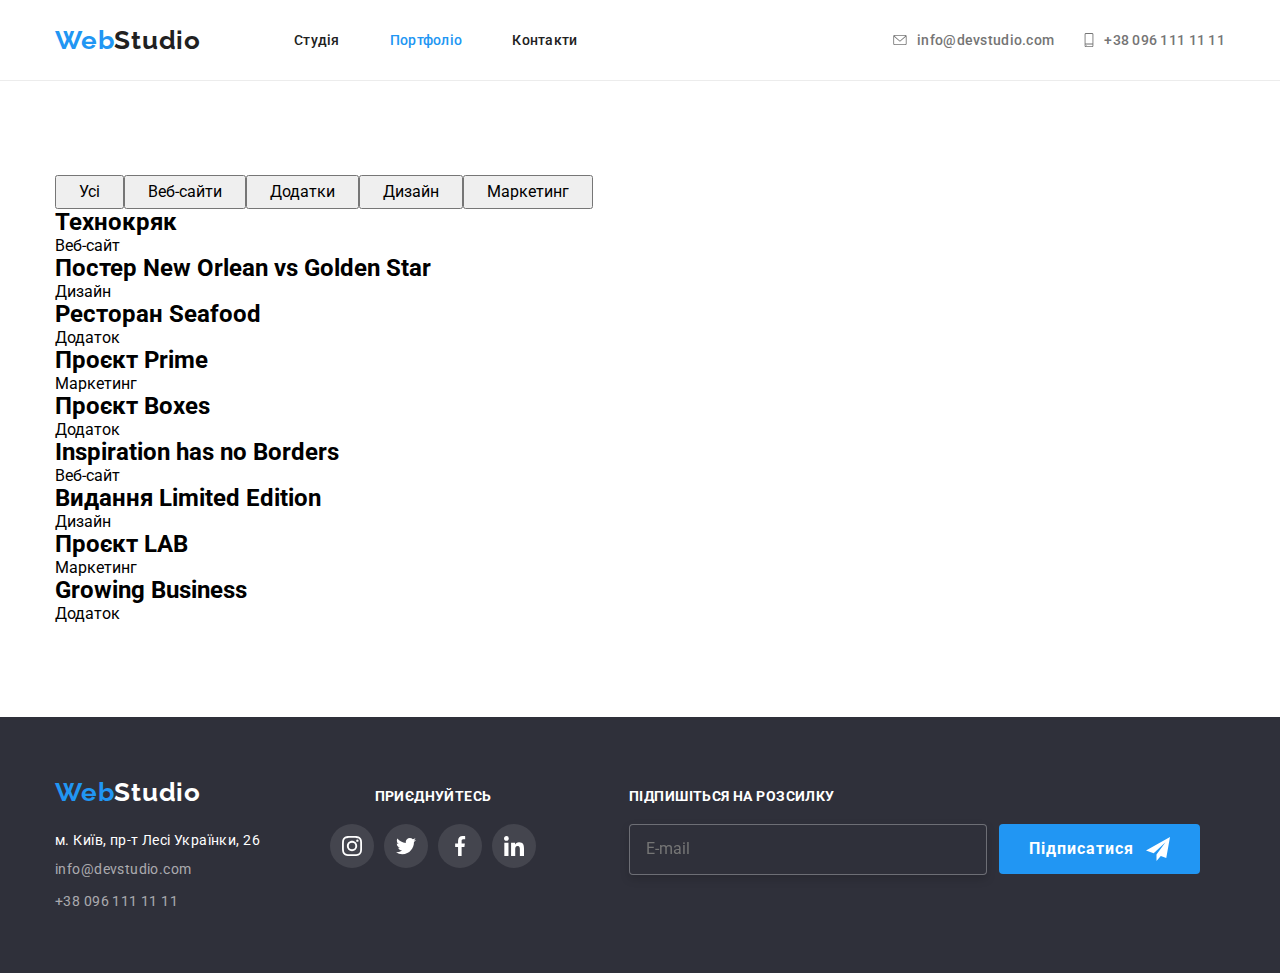
==== portfolio.html @ 815269f8 "add 1 section and footer" ====
<!DOCTYPE html>
<html lang="uk">
  <head>
    <meta charset="UTF-8" />
    <meta http-equiv="X-UA-Compatible" content="IE=edge" />
    <meta name="viewport" content="width=device-width, initial-scale=1.0" />
    <title>WebStudio</title>
    <link rel="preconnect" href="https://fonts.googleapis.com" />
    <link rel="preconnect" href="https://fonts.gstatic.com" crossorigin />
    <link
      href="https://fonts.googleapis.com/css2?family=Raleway:wght@700&family=Roboto:wght@400;500;700;900&display=swap"
      rel="stylesheet"
    />
    <link
      rel="stylesheet"
      href="https://cdn.jsdelivr.net/npm/modern-normalize@1.1.0/modern-normalize.min.css"
    />
    <link rel="stylesheet" href="./css/main.min.css" />
  </head>
  <body>
    <!-- HEADER -->
    <header class="page-header">
      <div class="container page-header-container">
        <nav class="navigation">
          <a href="./index.html" class="logo link">Web<span class="logo-right">Studio</span></a>

          <ul class="menu list">
            <li class="menu-item">
              <a href="./index.html" class="menu-link link">Студія</a>
            </li>
            <li class="menu-item">
              <a href="./portfolio.html" class="menu-link link current">Портфоліо</a>
            </li>
            <li class="menu-item"><a href="#" class="menu-link link">Контакти</a></li>
          </ul>
        </nav>

        <button class="burger-btn">
          <svg class="burger-btn-icon" width="40" height="40">
            <use href="./images/sprite.svg#burger"></use>
          </svg>
        </button>

        <ul class="contact-list list">
          <li class="contact-list-item">
            <a class="contact-list-link link" href="mailto:info@devstudio.com">
              <svg class="contact-list-icon" width="14" height="10">
                <use href="./images/sprite.svg#icon-envelope"></use>
              </svg>
              info@devstudio.com
            </a>
          </li>
          <li class="contact-list-item">
            <a class="contact-list-link link" href="tel:+380961111111">
              <svg class="contact-list-icon" width="10" height="14">
                <use href="./images/sprite.svg#icon-smartphone"></use>
              </svg>
              +38 096 111 11 11
            </a>
          </li>
        </ul>
      </div>

      <!-- MOBILE MENU -->
      <!-- <div class="mobile-menu" data-menu>
        <div class="container">
          <button class="mobile-menu__close-btn" data-menu-close>
            <svg width="40" height="40">
              <use href="./images/sprite.svg#close"></use>
            </svg>
          </button>
          <ul class="mobile-menu-list">
            <li class="mobile-menu-list__item">
              <a class="mobile-menu-list__link" href="./index.html" class="menu-link">Студія</a>
            </li>
            <li class="mobile-menu-list__item">
              <a class="mobile-menu-list__link" href="./portfolio.html" class="menu-link"
                >Портфоліо</a
              >
            </li>
            <li class="mobile-menu-list__item">
              <a class="mobile-menu-list__link" href="#" class="menu-link">Контакти</a>
            </li>
          </ul>
          <ul class="mobile-contact-list">
            <li class="mobile-contact-list__item">
              <a class="mobile-contact-list__link" href="tel:+380961111111">+38 096 111 11 11</a>
            </li>
            <li class="mobile-contact-list__item">
              <a class="mobile-contact-list__link" href="mailto:info@devstudio.com"
                >info@devstudio.com</a
              >
            </li>
          </ul>
          <ul class="mobile-social-list">
            <li class="mobile-social-list__item">
              <a class="mobile-social-list__link" href="#">Instagram</a>
            </li>
            <li class="mobile-social-list__item">
              <a class="mobile-social-list__link" href="#">Twitter</a>
            </li>
            <li class="mobile-social-list__item">
              <a class="mobile-social-list__link" href="#">Facebook</a>
            </li>
            <li class="mobile-social-list__item">
              <a class="mobile-social-list__link" href="#">LinkedIn</a>
            </li>
          </ul>
        </div>
      </div> -->
    </header>

    <section class="portfolio section">
      <div class="container">
        <h1 hidden>Портфоліо</h1>
        <ul class="filter-list list">
          <li class="filter-item">
            <button class="filter-btn" type="button">Усі</button>
          </li>
          <li class="filter-item"><button class="filter-btn" type="button">Веб-сайти</button></li>
          <li class="filter-item"><button class="filter-btn" type="button">Додатки</button></li>
          <li class="filter-item"><button class="filter-btn" type="button">Дизайн</button></li>
          <li class="filter-item"><button class="filter-btn" type="button">Маркетинг</button></li>
        </ul>

        <ul class="portfolio-list list">
          <li class="portfolio-item">
            <img class="portfolio-image" src="" alt="" />
            <div class="portfolio-info">
              <h2 class="portfolio-title">Технокряк</h2>
              <p class="portfolio-filter">Веб-сайт</p>
            </div>
          </li>
          <li class="portfolio-item">
            <img class="portfolio-image" src="" alt="" />
            <div class="portfolio-info">
              <h2 class="portfolio-title">Постер New Orlean vs Golden Star</h2>
              <p class="portfolio-filter">Дизайн</p>
            </div>
          </li>
          <li class="portfolio-item">
            <img class="portfolio-image" src="" alt="" />
            <div class="portfolio-info">
              <h2 class="portfolio-title">Ресторан Seafood</h2>
              <p class="portfolio-filter">Додаток</p>
            </div>
          </li>
          <li class="portfolio-item">
            <img class="portfolio-image" src="" alt="" />
            <div class="portfolio-info">
              <h2 class="portfolio-title">Проєкт Prime</h2>
              <p class="portfolio-filter">Маркетинг</p>
            </div>
          </li>
          <li class="portfolio-item">
            <img class="portfolio-image" src="" alt="" />
            <div class="portfolio-info">
              <h2 class="portfolio-title">Проєкт Boxes</h2>
              <p class="portfolio-filter">Додаток</p>
            </div>
          </li>
          <li class="portfolio-item">
            <img class="portfolio-image" src="" alt="" />
            <div class="portfolio-info">
              <h2 class="portfolio-title">Inspiration has no Borders</h2>
              <p class="portfolio-filter">Веб-сайт</p>
            </div>
          </li>
          <li class="portfolio-item">
            <img class="portfolio-image" src="" alt="" />
            <div class="portfolio-info">
              <h2 class="portfolio-title">Видання Limited Edition</h2>
              <p class="portfolio-filter">Дизайн</p>
            </div>
          </li>
          <li class="portfolio-item">
            <img class="portfolio-image" src="" alt="" />
            <div class="portfolio-info">
              <h2 class="portfolio-title">Проєкт LAB</h2>
              <p class="portfolio-filter">Маркетинг</p>
            </div>
          </li>
          <li class="portfolio-item">
            <img class="portfolio-image" src="" alt="" />
            <div class="portfolio-info">
              <h2 class="portfolio-title">Growing Business</h2>
              <p class="portfolio-filter">Додаток</p>
            </div>
          </li>
        </ul>
      </div>
    </section>

    <!-- FOOTER -->
    <footer class="footer section">
      <div class="container footer-container">
        <address class="address-info">
          <div class="address-wrapper">
            <a href="./index.html" class="logo footer-logo link"
              >Web<span class="footer-logo-right">Studio</span>
            </a>
            <ul class="address-list list">
              <li class="address-item address-city">
                <a href="https://goo.gl/maps/gGg8n2LLqevtv5jR8" class="address-link link">
                  м. Київ, пр-т Лесі Українки, 26
                </a>
              </li>
              <li class="address-item">
                <a href="mailto:info@devstudio.com" class="address-link address-mail link"
                  >info@devstudio.com</a
                >
              </li>
              <li class="address-item">
                <a href="tel:+380961111111" class="address-link address-phone link"
                  >+38 096 111 11 11</a
                >
              </li>
            </ul>
          </div>

          <div class="social-wrapper">
            <b class="social-title">приєднуйтесь</b>
            <ul class="social-list list">
              <li class="social-item" aria-label="посилання на Instagram">
                <a href="#" class="social-link footer-social-link">
                  <svg class="footer-social-icon" width="20" height="20">
                    <use href="./images/sprite.svg#instagram"></use>
                  </svg>
                </a>
              </li>
              <li class="social-item" aria-label="посилання на Twitter">
                <a href="#" class="social-link footer-social-link">
                  <svg class="footer-social-icon" width="20" height="20">
                    <use href="./images/sprite.svg#twitter"></use>
                  </svg>
                </a>
              </li>
              <li class="social-item" aria-label="посилання на Facebook">
                <a href="#" class="social-link footer-social-link">
                  <svg class="footer-social-icon" width="20" height="20">
                    <use href="./images/sprite.svg#facebook"></use>
                  </svg>
                </a>
              </li>
              <li class="social-item" aria-label="посилання на LinkedIn">
                <a href="#" class="social-link footer-social-link">
                  <svg class="footer-social-icon" width="20" height="20">
                    <use href="./images/sprite.svg#linkedin"></use>
                  </svg>
                </a>
              </li>
            </ul>
          </div>
        </address>

        <form class="subscribe-form">
          <b class="subscribe-title">Підпишіться на розсилку</b>
          <div class="subscribe-wrapper">
            <label class="subscribe-label" for="">
              <input class="subscribe-field" type="email" placeholder="E-mail" />
            </label>
            <button type="submit" class="subscribe-button">
              Підписатися
              <svg class="subscribe-icon" width="24" height="24">
                <use href="./images/sprite.svg#icon-send"></use>
              </svg>
            </button>
          </div>
        </form>
      </div>
    </footer>
  </body>
</html>
---- css/main.min.css ----
*{box-sizing:border-box}:root{accent-color:#2196f3}body{font-family:"Roboto",sans-serif}h1,h2,h3,h4,p{margin-top:0;margin-bottom:0}img{display:block;width:100%;height:auto}.section{padding-top:60px;padding-bottom:60px}@media screen and (min-width: 1200px){.section{padding-top:94px;padding-bottom:94px}}.list{list-style:none;padding-left:0;margin-top:0;margin-bottom:0}.link{display:block;text-decoration:none}button{cursor:pointer}.container{padding-left:15px;padding-right:15px}@media screen and (min-width: 480px){.container{width:480px;margin-left:auto;margin-right:auto}}@media screen and (min-width: 768px){.container{width:768px}}@media screen and (min-width: 1200px){.container{width:1200px}}.page-header{padding-top:10px;padding-bottom:10px;border-bottom:1px solid #ececec}@media screen and (min-width: 768px){.page-header{padding-top:0;padding-bottom:0}}.page-header-container{display:flex;align-items:center}@media screen and (min-width: 768px){.navigation{display:flex;align-items:center}}.logo{font-family:"Raleway",sans-serif;font-weight:700;font-size:24px;line-height:1.1666666667;letter-spacing:.03em;color:#2196f3}@media screen and (min-width: 768px){.logo{margin-right:87px}}@media screen and (min-width: 1200px){.logo{font-size:26px;line-height:1.1923076923;margin-right:93px}}.logo-right{color:#212121}.menu{display:none}@media screen and (min-width: 768px){.menu{display:flex}}.menu-item:not(:last-child){margin-right:50px}.menu-link{font-family:"Roboto",sans-serif;font-weight:500;font-size:14px;line-height:1.1428571429;letter-spacing:.02em;color:#212121;display:block;padding-top:32px;padding-bottom:32px}.menu-link:hover,.menu-link:focus{color:#2196f3}.link.current{color:#2196f3}.burger-btn{background-color:rgba(0,0,0,0);border:none;padding:0;margin-left:auto}@media screen and (min-width: 768px){.burger-btn{display:none}}.burger-btn-icon{display:block}.contact-list{display:none}@media screen and (min-width: 768px){.contact-list{display:block;margin-left:auto}}@media screen and (min-width: 1200px){.contact-list{display:flex;align-items:center}}.contact-list-item:not(:last-child){margin-bottom:10px}@media screen and (min-width: 1200px){.contact-list-item:not(:last-child){margin-bottom:0;margin-right:30px}}.contact-list-link{font-family:"Roboto",sans-serif;font-weight:500;font-size:12px;line-height:1.1666666667;letter-spacing:.02em;color:#757575;display:flex;align-items:center}@media screen and (min-width: 1200px){.contact-list-link{font-size:14px;line-height:1.1428571429}}.contact-list-link:hover,.contact-list-link:focus{color:#2196f3}.contact-list-icon{margin-right:8px;fill:#757575}@media screen and (min-width: 1200px){.contact-list-icon{margin-right:10px}}.contact-list-link:hover .contact-list-icon,.contact-list-link:focus .contact-list-icon{fill:#2196f3}.hero{padding-top:118px;padding-bottom:118px;background-color:#212121;background-image:linear-gradient(rgba(47, 48, 58, 0.4), rgba(47, 48, 58, 0.4)),url("../images/hero/hero-overlay-mobile.jpg");background-repeat:no-repeat;background-size:cover}@media screen and (min-width: 768px){.hero{background-image:linear-gradient(rgba(47, 48, 58, 0.4), rgba(47, 48, 58, 0.4)),url("../images/hero/hero-overlay-tablet.jpg")}}@media screen and (min-width: 1200px){.hero{padding-top:200px;padding-bottom:200px;background-image:linear-gradient(rgba(47, 48, 58, 0.4), rgba(47, 48, 58, 0.4)),url("../images/hero/hero-overlay-desktop.jpg")}}.hero-container{display:flex;flex-direction:column;align-items:center}.hero-title{font-family:"Roboto",sans-serif;font-weight:900;font-size:26px;line-height:1.6153846154;text-align:center;letter-spacing:.06em;text-transform:uppercase;color:#fff;max-width:360px;margin-bottom:30px}@media screen and (min-width: 1200px){.hero-title{font-size:44px;line-height:1.3636363636;max-width:696px}}.hero-button{font-family:"Roboto",sans-serif;font-weight:700;font-size:16px;line-height:1.875;letter-spacing:.06em;color:#fff;min-width:200px;background-color:#2196f3;padding:10px 24px;border:none;border-radius:4px}@media screen and (min-width: 1200px){.hero-button{min-width:216px;padding:10px 32px}}.hero-button:hover,.hero-button:focus{background-color:#188ce8}@media screen and (min-width: 1200px){.features{padding-bottom:47px}}.features-list{display:flex;flex-wrap:wrap}.features-item{max-width:450px}@media screen and (min-width: 768px){.features-item{width:354px}}@media screen and (min-width: 1200px){.features-item{width:270px}}.features-item:not(:last-child){margin-bottom:30px}@media screen and (min-width: 768px){.features-item:not(:last-child){margin-bottom:0}}@media screen and (min-width: 1200px){.features-item:not(:last-child){margin-right:30px}}@media screen and (min-width: 768px)and (max-width: 1199px){.features-item:nth-child(2n+1){margin-right:30px}}@media screen and (min-width: 768px)and (max-width: 1199px){.features-item:nth-child(-n+2){margin-bottom:30px}}.features-pic{height:120px;background-color:#f5f4fa;display:flex;align-items:center;justify-content:center;margin-bottom:30px;border-radius:4px}.features-list-title{font-family:"Roboto",sans-serif;font-weight:700;font-size:14px;line-height:1.1428571429;text-align:center;letter-spacing:.03em;text-transform:uppercase;color:#212121;margin-bottom:10px}@media screen and (min-width: 1200px){.features-list-title{text-align:start}}.features-list-text{font-family:"Roboto",sans-serif;font-weight:400;font-size:14px;line-height:1.7142857143;letter-spacing:.03em;color:#757575}.works{padding-top:47px}@media screen and (max-width: 1199px){.works{display:none}}.works-title{font-family:"Roboto",sans-serif;font-weight:700;font-size:36px;line-height:1.1666666667;text-align:center;letter-spacing:.03em;color:#212121;margin-bottom:50px}.works-list{display:flex}.works-item{width:370px}.works-item:not(:last-child){margin-right:30px}.team{background-color:#f5f4fa}.team-title{margin-bottom:30px;font-family:"Roboto",sans-serif;font-weight:700;font-size:28px;line-height:1.1785714286;text-align:center;letter-spacing:.03em;color:#212121}@media screen and (min-width: 1200px){.team-title{font-size:36px;line-height:1.1666666667;margin-bottom:50px}}@media screen and (min-width: 768px){.team-list{display:flex;flex-wrap:wrap}}.team-item{max-width:450px;background-color:#fff;box-shadow:0px 1px 3px rgba(0,0,0,.12),0px 1px 1px rgba(0,0,0,.14),0px 2px 1px rgba(0,0,0,.2);border-radius:0px 0px 4px 4px}@media screen and (min-width: 768px){.team-item{width:354px}}@media screen and (min-width: 1200px){.team-item{width:270px}}.team-item:not(:last-child){margin-bottom:30px}@media screen and (min-width: 768px){.team-item:not(:last-child){margin-bottom:0}}@media screen and (min-width: 1200px){.team-item:not(:last-child){margin-right:30px}}@media screen and (min-width: 768px)and (max-width: 1199px){.team-item:nth-child(2n+1){margin-right:30px}}@media screen and (min-width: 768px)and (max-width: 1199px){.team-item:nth-child(-n+2){margin-bottom:30px}}.team-info{padding:30px 10px 24px 10px}@media screen and (min-width: 1200px){.team-info{padding-bottom:30px}}.team-name{margin-bottom:10px;font-family:"Roboto",sans-serif;font-weight:500;font-size:16px;line-height:1.1875;text-align:center;letter-spacing:.03em;color:#212121}.team-job{margin-bottom:16px;font-family:"Roboto",sans-serif;font-weight:400;font-size:16px;line-height:1.1875;text-align:center;letter-spacing:.03em;color:#757575}.social-list{display:flex;justify-content:center}.social-item:not(:last-child){margin-right:10px}.social-link{display:flex;justify-content:center;align-items:center;width:44px;height:44px;border-radius:50%}.social-link:hover,.social-link:focus{background-color:#2196f3}.social-icon{fill:#afb1b8}.social-link:hover .social-icon,.social-link:focus .social-icon{fill:#fff}.clients-title{font-family:"Roboto",sans-serif;font-weight:700;font-size:28px;line-height:1.1785714286;text-align:center;letter-spacing:.03em;color:#212121;margin-bottom:30px}@media screen and (min-width: 1200px){.clients-title{font-size:36px;line-height:1.1666666667;margin-bottom:50px}}.clients-list{display:flex;flex-wrap:wrap;margin:-15px}.clients-item{width:calc((100% - 60px)/2);height:92px;margin:15px}@media screen and (min-width: 768px){.clients-item{width:calc((100% - 90px)/3)}}@media screen and (min-width: 1200px){.clients-item{width:calc((100% - 180px)/6)}}.clients-link{border:1px solid #afb1b8;border-radius:4px;display:flex;align-items:center;justify-content:center;height:100%}.clients-link:hover,.clients-link:focus{border-color:#2196f3}.clients-icon{width:106px;height:60px;fill:#afb1b8}.clients-link:hover .clients-icon,.clients-link:focus .clients-icon{fill:#2196f3}.footer{background-color:#2f303a;padding-top:60px;padding-bottom:60px}@media screen and (min-width: 1200px){.footer-container{display:flex;align-items:baseline}}.address-info{font-style:normal;margin-bottom:60px;display:flex;flex-direction:column}@media screen and (min-width: 768px){.address-info{flex-direction:row;justify-content:space-around;align-items:baseline}}@media screen and (min-width: 1200px){.address-info{margin-bottom:0;margin-right:93px}}.address-wrapper{display:flex;flex-direction:column;align-items:center}@media screen and (min-width: 1200px){.address-wrapper{align-items:flex-start}}.footer-logo{margin-bottom:20px;margin-right:0}.footer-logo-right{color:#fff}.address-list{display:flex;flex-direction:column;align-items:center;margin-bottom:60px}@media screen and (min-width: 768px){.address-list{margin-bottom:0}}@media screen and (min-width: 1200px){.address-list{align-items:flex-start;margin-right:70px}}.address-item:not(:last-child){margin-bottom:8px}.address-item.address-city{margin-bottom:5px}.address-link{font-family:"Roboto",sans-serif;font-weight:400;font-size:14px;line-height:1.7142857143;letter-spacing:.03em;color:#fff}.address-mail,.address-phone{color:rgba(255,255,255,.6)}.social-title{font-family:"Roboto",sans-serif;font-weight:700;font-size:14px;line-height:1.1428571429;text-align:center;letter-spacing:.03em;text-transform:uppercase;color:#fff;display:block;margin-bottom:20px}.footer-social-link{background-color:rgba(255,255,255,.1)}.footer-social-icon{fill:#fff}.subscribe-form{display:flex;flex-direction:column}.subscribe-wrapper{display:flex;flex-direction:column}@media screen and (min-width: 1200px){.subscribe-wrapper{flex-direction:row}}.subscribe-title{font-family:"Roboto",sans-serif;font-weight:700;font-size:14px;line-height:1.1428571429;text-align:center;letter-spacing:.03em;text-transform:uppercase;color:#fff;display:block;margin-bottom:20px}@media screen and (min-width: 1200px){.subscribe-title{text-align:start}}.subscribe-label{width:100%;max-width:450px;margin-bottom:20px;align-self:center}@media screen and (min-width: 1200px){.subscribe-label{margin-right:12px;margin-bottom:0}}.subscribe-field{display:block;width:100%;max-width:450px;background-color:#2f303a;border:1px solid rgba(255,255,255,.3);filter:drop-shadow(0px 4px 4px rgba(0, 0, 0, 0.15));border-radius:4px;padding:15px 16px;outline:#2196f3}@media screen and (min-width: 1200px){.subscribe-field{max-width:358px;width:358px}}.subscribe-button{font-family:"Roboto",sans-serif;font-weight:700;font-size:16px;line-height:1.875;display:flex;align-items:center;letter-spacing:.06em;color:#fff;gap:12px;background-color:#2196f3;border-radius:4px;border:none;padding:10px 30px;align-self:center}.filter-list{display:flex;flex-wrap:wrap}.filter-btn{padding:6px 22px}/*# sourceMappingURL=main.min.css.map */
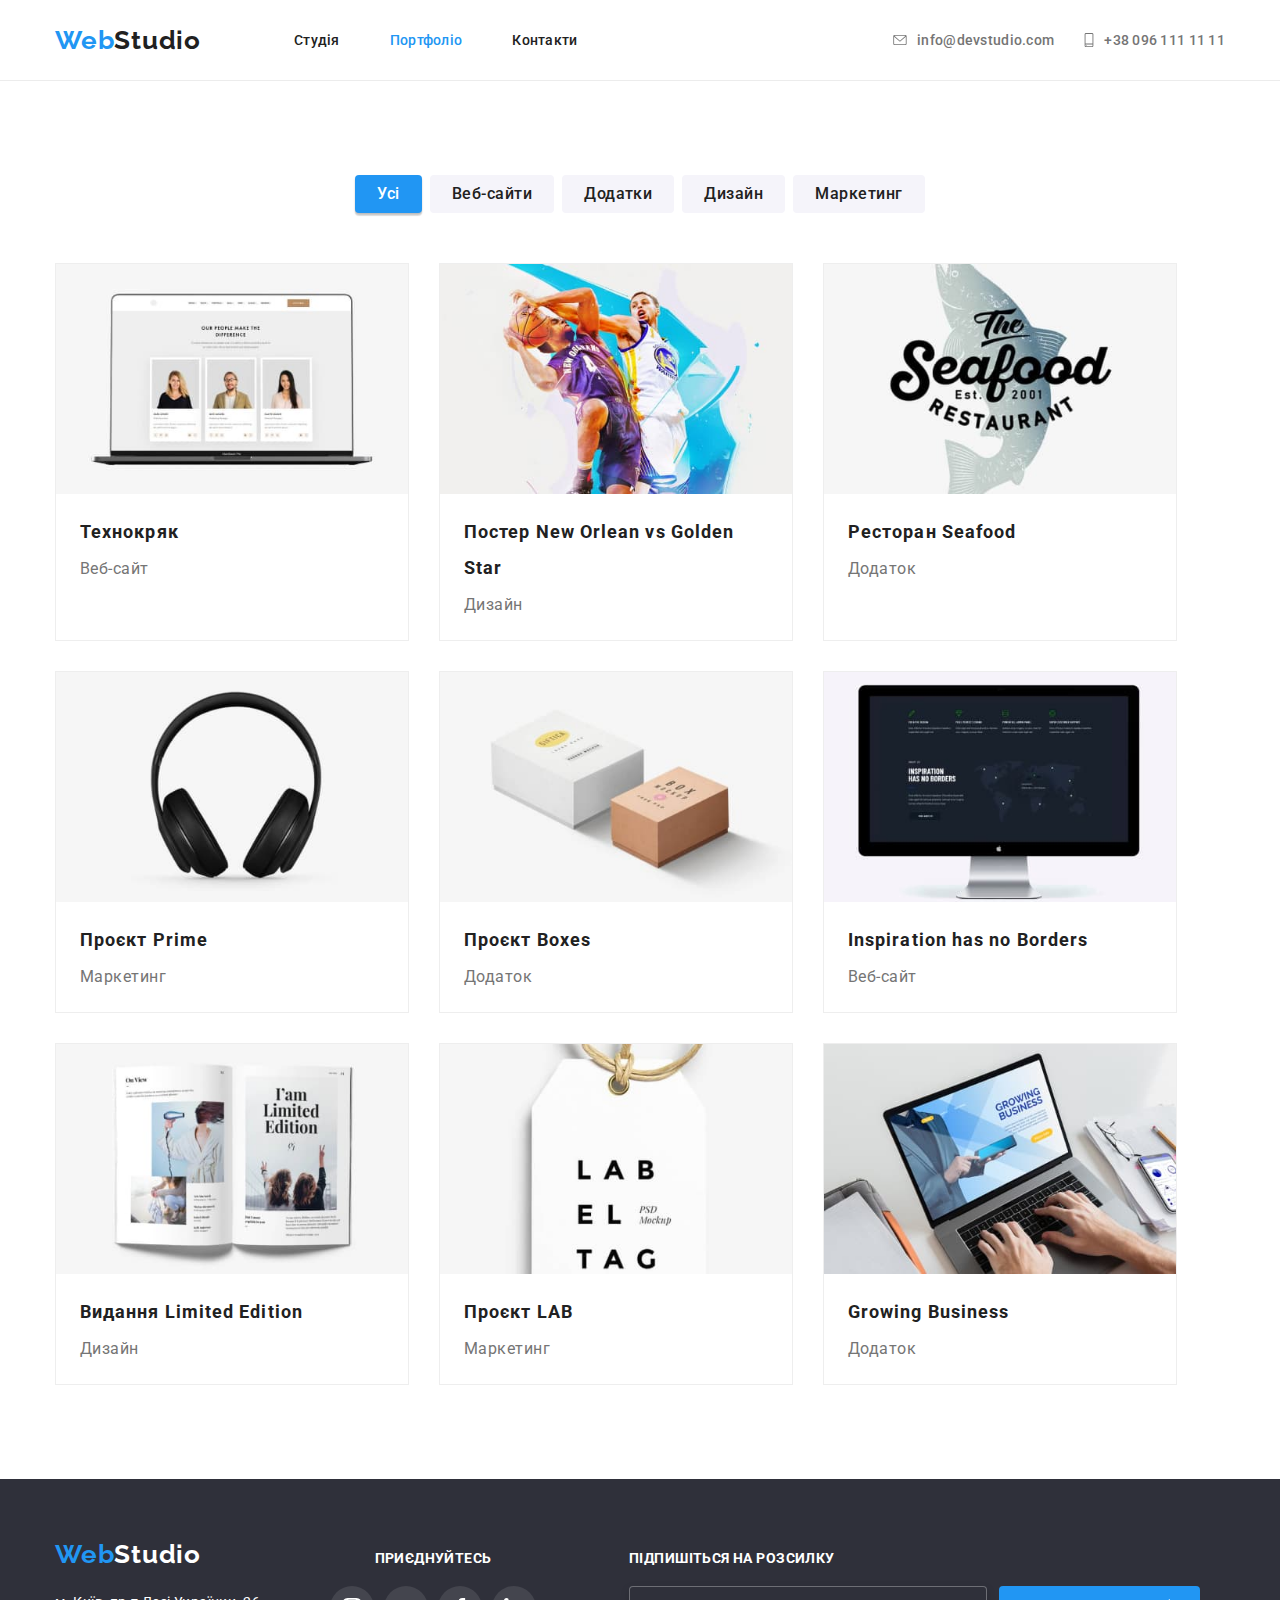
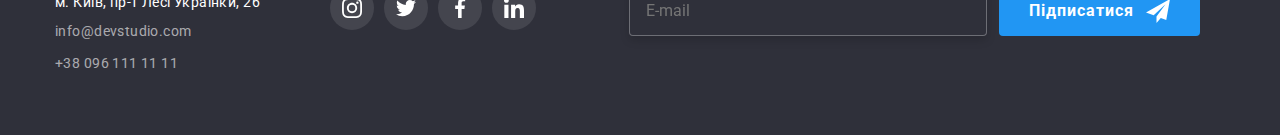
==== commit 957bfd2f: "add 1 section" ====
--- a/portfolio.html
+++ b/portfolio.html
@@ -115,7 +115,7 @@
         <h1 hidden>Портфоліо</h1>
         <ul class="filter-list list">
           <li class="filter-item">
-            <button class="filter-btn" type="button">Усі</button>
+            <button class="filter-btn active" type="button">Усі</button>
           </li>
           <li class="filter-item"><button class="filter-btn" type="button">Веб-сайти</button></li>
           <li class="filter-item"><button class="filter-btn" type="button">Додатки</button></li>
@@ -125,67 +125,121 @@
 
         <ul class="portfolio-list list">
           <li class="portfolio-item">
-            <img class="portfolio-image" src="" alt="" />
-            <div class="portfolio-info">
-              <h2 class="portfolio-title">Технокряк</h2>
-              <p class="portfolio-filter">Веб-сайт</p>
-            </div>
-          </li>
-          <li class="portfolio-item">
-            <img class="portfolio-image" src="" alt="" />
-            <div class="portfolio-info">
-              <h2 class="portfolio-title">Постер New Orlean vs Golden Star</h2>
-              <p class="portfolio-filter">Дизайн</p>
-            </div>
-          </li>
-          <li class="portfolio-item">
-            <img class="portfolio-image" src="" alt="" />
-            <div class="portfolio-info">
-              <h2 class="portfolio-title">Ресторан Seafood</h2>
-              <p class="portfolio-filter">Додаток</p>
-            </div>
-          </li>
-          <li class="portfolio-item">
-            <img class="portfolio-image" src="" alt="" />
-            <div class="portfolio-info">
-              <h2 class="portfolio-title">Проєкт Prime</h2>
-              <p class="portfolio-filter">Маркетинг</p>
-            </div>
-          </li>
-          <li class="portfolio-item">
-            <img class="portfolio-image" src="" alt="" />
-            <div class="portfolio-info">
-              <h2 class="portfolio-title">Проєкт Boxes</h2>
-              <p class="portfolio-filter">Додаток</p>
-            </div>
-          </li>
-          <li class="portfolio-item">
-            <img class="portfolio-image" src="" alt="" />
-            <div class="portfolio-info">
-              <h2 class="portfolio-title">Inspiration has no Borders</h2>
-              <p class="portfolio-filter">Веб-сайт</p>
-            </div>
-          </li>
-          <li class="portfolio-item">
-            <img class="portfolio-image" src="" alt="" />
-            <div class="portfolio-info">
-              <h2 class="portfolio-title">Видання Limited Edition</h2>
-              <p class="portfolio-filter">Дизайн</p>
-            </div>
-          </li>
-          <li class="portfolio-item">
-            <img class="portfolio-image" src="" alt="" />
-            <div class="portfolio-info">
-              <h2 class="portfolio-title">Проєкт LAB</h2>
-              <p class="portfolio-filter">Маркетинг</p>
-            </div>
-          </li>
-          <li class="portfolio-item">
-            <img class="portfolio-image" src="" alt="" />
-            <div class="portfolio-info">
-              <h2 class="portfolio-title">Growing Business</h2>
-              <p class="portfolio-filter">Додаток</p>
-            </div>
+            <a href="#" class="portfolio-link link">
+              <img
+                class="portfolio-image"
+                src="./images/portfolio/mobile/portfolio-mobile-1.jpg"
+                alt="Технокряк"
+              />
+              <div class="portfolio-info">
+                <h2 class="portfolio-title">Технокряк</h2>
+                <p class="portfolio-filter">Веб-сайт</p>
+              </div>
+            </a>
+          </li>
+          <li class="portfolio-item">
+            <a href="#" class="portfolio-link link">
+              <img
+                class="portfolio-image"
+                src="./images/portfolio/mobile/portfolio-mobile-2.jpg"
+                alt="Постер New Orlean vs Golden Star"
+              />
+              <div class="portfolio-info">
+                <h2 class="portfolio-title">Постер New Orlean vs Golden Star</h2>
+                <p class="portfolio-filter">Дизайн</p>
+              </div>
+            </a>
+          </li>
+          <li class="portfolio-item">
+            <a href="#" class="portfolio-link link">
+              <img
+                class="portfolio-image"
+                src="./images/portfolio/mobile/portfolio-mobile-3.jpg"
+                alt="Ресторан Seafood"
+              />
+              <div class="portfolio-info">
+                <h2 class="portfolio-title">Ресторан Seafood</h2>
+                <p class="portfolio-filter">Додаток</p>
+              </div>
+            </a>
+          </li>
+          <li class="portfolio-item">
+            <a href="#" class="portfolio-link link">
+              <img
+                class="portfolio-image"
+                src="./images/portfolio/mobile/portfolio-mobile-4.jpg"
+                alt="Проєкт Prime"
+              />
+              <div class="portfolio-info">
+                <h2 class="portfolio-title">Проєкт Prime</h2>
+                <p class="portfolio-filter">Маркетинг</p>
+              </div>
+            </a>
+          </li>
+          <li class="portfolio-item">
+            <a href="#" class="portfolio-link link">
+              <img
+                class="portfolio-image"
+                src="./images/portfolio/mobile/portfolio-mobile-5.jpg"
+                alt="Проєкт Boxes"
+              />
+              <div class="portfolio-info">
+                <h2 class="portfolio-title">Проєкт Boxes</h2>
+                <p class="portfolio-filter">Додаток</p>
+              </div>
+            </a>
+          </li>
+          <li class="portfolio-item">
+            <a href="#" class="portfolio-link link">
+              <img
+                class="portfolio-image"
+                src="./images/portfolio/mobile/portfolio-mobile-6.jpg"
+                alt="Inspiration has no Borders"
+              />
+              <div class="portfolio-info">
+                <h2 class="portfolio-title">Inspiration has no Borders</h2>
+                <p class="portfolio-filter">Веб-сайт</p>
+              </div>
+            </a>
+          </li>
+          <li class="portfolio-item">
+            <a href="#" class="portfolio-link link">
+              <img
+                class="portfolio-image"
+                src="./images/portfolio/mobile/portfolio-mobile-7.jpg"
+                alt="Видання Limited Edition"
+              />
+              <div class="portfolio-info">
+                <h2 class="portfolio-title">Видання Limited Edition</h2>
+                <p class="portfolio-filter">Дизайн</p>
+              </div>
+            </a>
+          </li>
+          <li class="portfolio-item">
+            <a href="#" class="portfolio-link link">
+              <img
+                class="portfolio-image"
+                src="./images/portfolio/mobile/portfolio-mobile-8.jpg"
+                alt="Проєкт LAB"
+              />
+              <div class="portfolio-info">
+                <h2 class="portfolio-title">Проєкт LAB</h2>
+                <p class="portfolio-filter">Маркетинг</p>
+              </div>
+            </a>
+          </li>
+          <li class="portfolio-item">
+            <a href="#" class="portfolio-link link">
+              <img
+                class="portfolio-image"
+                src="./images/portfolio/mobile/portfolio-mobile-9.jpg"
+                alt="Growing Business"
+              />
+              <div class="portfolio-info">
+                <h2 class="portfolio-title">Growing Business</h2>
+                <p class="portfolio-filter">Додаток</p>
+              </div>
+            </a>
           </li>
         </ul>
       </div>
--- a/css/main.min.css
+++ b/css/main.min.css
@@ -1 +1 @@
-*{box-sizing:border-box}:root{accent-color:#2196f3}body{font-family:"Roboto",sans-serif}h1,h2,h3,h4,p{margin-top:0;margin-bottom:0}img{display:block;width:100%;height:auto}.section{padding-top:60px;padding-bottom:60px}@media screen and (min-width: 1200px){.section{padding-top:94px;padding-bottom:94px}}.list{list-style:none;padding-left:0;margin-top:0;margin-bottom:0}.link{display:block;text-decoration:none}button{cursor:pointer}.container{padding-left:15px;padding-right:15px}@media screen and (min-width: 480px){.container{width:480px;margin-left:auto;margin-right:auto}}@media screen and (min-width: 768px){.container{width:768px}}@media screen and (min-width: 1200px){.container{width:1200px}}.page-header{padding-top:10px;padding-bottom:10px;border-bottom:1px solid #ececec}@media screen and (min-width: 768px){.page-header{padding-top:0;padding-bottom:0}}.page-header-container{display:flex;align-items:center}@media screen and (min-width: 768px){.navigation{display:flex;align-items:center}}.logo{font-family:"Raleway",sans-serif;font-weight:700;font-size:24px;line-height:1.1666666667;letter-spacing:.03em;color:#2196f3}@media screen and (min-width: 768px){.logo{margin-right:87px}}@media screen and (min-width: 1200px){.logo{font-size:26px;line-height:1.1923076923;margin-right:93px}}.logo-right{color:#212121}.menu{display:none}@media screen and (min-width: 768px){.menu{display:flex}}.menu-item:not(:last-child){margin-right:50px}.menu-link{font-family:"Roboto",sans-serif;font-weight:500;font-size:14px;line-height:1.1428571429;letter-spacing:.02em;color:#212121;display:block;padding-top:32px;padding-bottom:32px}.menu-link:hover,.menu-link:focus{color:#2196f3}.link.current{color:#2196f3}.burger-btn{background-color:rgba(0,0,0,0);border:none;padding:0;margin-left:auto}@media screen and (min-width: 768px){.burger-btn{display:none}}.burger-btn-icon{display:block}.contact-list{display:none}@media screen and (min-width: 768px){.contact-list{display:block;margin-left:auto}}@media screen and (min-width: 1200px){.contact-list{display:flex;align-items:center}}.contact-list-item:not(:last-child){margin-bottom:10px}@media screen and (min-width: 1200px){.contact-list-item:not(:last-child){margin-bottom:0;margin-right:30px}}.contact-list-link{font-family:"Roboto",sans-serif;font-weight:500;font-size:12px;line-height:1.1666666667;letter-spacing:.02em;color:#757575;display:flex;align-items:center}@media screen and (min-width: 1200px){.contact-list-link{font-size:14px;line-height:1.1428571429}}.contact-list-link:hover,.contact-list-link:focus{color:#2196f3}.contact-list-icon{margin-right:8px;fill:#757575}@media screen and (min-width: 1200px){.contact-list-icon{margin-right:10px}}.contact-list-link:hover .contact-list-icon,.contact-list-link:focus .contact-list-icon{fill:#2196f3}.hero{padding-top:118px;padding-bottom:118px;background-color:#212121;background-image:linear-gradient(rgba(47, 48, 58, 0.4), rgba(47, 48, 58, 0.4)),url("../images/hero/hero-overlay-mobile.jpg");background-repeat:no-repeat;background-size:cover}@media screen and (min-width: 768px){.hero{background-image:linear-gradient(rgba(47, 48, 58, 0.4), rgba(47, 48, 58, 0.4)),url("../images/hero/hero-overlay-tablet.jpg")}}@media screen and (min-width: 1200px){.hero{padding-top:200px;padding-bottom:200px;background-image:linear-gradient(rgba(47, 48, 58, 0.4), rgba(47, 48, 58, 0.4)),url("../images/hero/hero-overlay-desktop.jpg")}}.hero-container{display:flex;flex-direction:column;align-items:center}.hero-title{font-family:"Roboto",sans-serif;font-weight:900;font-size:26px;line-height:1.6153846154;text-align:center;letter-spacing:.06em;text-transform:uppercase;color:#fff;max-width:360px;margin-bottom:30px}@media screen and (min-width: 1200px){.hero-title{font-size:44px;line-height:1.3636363636;max-width:696px}}.hero-button{font-family:"Roboto",sans-serif;font-weight:700;font-size:16px;line-height:1.875;letter-spacing:.06em;color:#fff;min-width:200px;background-color:#2196f3;padding:10px 24px;border:none;border-radius:4px}@media screen and (min-width: 1200px){.hero-button{min-width:216px;padding:10px 32px}}.hero-button:hover,.hero-button:focus{background-color:#188ce8}@media screen and (min-width: 1200px){.features{padding-bottom:47px}}.features-list{display:flex;flex-wrap:wrap}.features-item{max-width:450px}@media screen and (min-width: 768px){.features-item{width:354px}}@media screen and (min-width: 1200px){.features-item{width:270px}}.features-item:not(:last-child){margin-bottom:30px}@media screen and (min-width: 768px){.features-item:not(:last-child){margin-bottom:0}}@media screen and (min-width: 1200px){.features-item:not(:last-child){margin-right:30px}}@media screen and (min-width: 768px)and (max-width: 1199px){.features-item:nth-child(2n+1){margin-right:30px}}@media screen and (min-width: 768px)and (max-width: 1199px){.features-item:nth-child(-n+2){margin-bottom:30px}}.features-pic{height:120px;background-color:#f5f4fa;display:flex;align-items:center;justify-content:center;margin-bottom:30px;border-radius:4px}.features-list-title{font-family:"Roboto",sans-serif;font-weight:700;font-size:14px;line-height:1.1428571429;text-align:center;letter-spacing:.03em;text-transform:uppercase;color:#212121;margin-bottom:10px}@media screen and (min-width: 1200px){.features-list-title{text-align:start}}.features-list-text{font-family:"Roboto",sans-serif;font-weight:400;font-size:14px;line-height:1.7142857143;letter-spacing:.03em;color:#757575}.works{padding-top:47px}@media screen and (max-width: 1199px){.works{display:none}}.works-title{font-family:"Roboto",sans-serif;font-weight:700;font-size:36px;line-height:1.1666666667;text-align:center;letter-spacing:.03em;color:#212121;margin-bottom:50px}.works-list{display:flex}.works-item{width:370px}.works-item:not(:last-child){margin-right:30px}.team{background-color:#f5f4fa}.team-title{margin-bottom:30px;font-family:"Roboto",sans-serif;font-weight:700;font-size:28px;line-height:1.1785714286;text-align:center;letter-spacing:.03em;color:#212121}@media screen and (min-width: 1200px){.team-title{font-size:36px;line-height:1.1666666667;margin-bottom:50px}}@media screen and (min-width: 768px){.team-list{display:flex;flex-wrap:wrap}}.team-item{max-width:450px;background-color:#fff;box-shadow:0px 1px 3px rgba(0,0,0,.12),0px 1px 1px rgba(0,0,0,.14),0px 2px 1px rgba(0,0,0,.2);border-radius:0px 0px 4px 4px}@media screen and (min-width: 768px){.team-item{width:354px}}@media screen and (min-width: 1200px){.team-item{width:270px}}.team-item:not(:last-child){margin-bottom:30px}@media screen and (min-width: 768px){.team-item:not(:last-child){margin-bottom:0}}@media screen and (min-width: 1200px){.team-item:not(:last-child){margin-right:30px}}@media screen and (min-width: 768px)and (max-width: 1199px){.team-item:nth-child(2n+1){margin-right:30px}}@media screen and (min-width: 768px)and (max-width: 1199px){.team-item:nth-child(-n+2){margin-bottom:30px}}.team-info{padding:30px 10px 24px 10px}@media screen and (min-width: 1200px){.team-info{padding-bottom:30px}}.team-name{margin-bottom:10px;font-family:"Roboto",sans-serif;font-weight:500;font-size:16px;line-height:1.1875;text-align:center;letter-spacing:.03em;color:#212121}.team-job{margin-bottom:16px;font-family:"Roboto",sans-serif;font-weight:400;font-size:16px;line-height:1.1875;text-align:center;letter-spacing:.03em;color:#757575}.social-list{display:flex;justify-content:center}.social-item:not(:last-child){margin-right:10px}.social-link{display:flex;justify-content:center;align-items:center;width:44px;height:44px;border-radius:50%}.social-link:hover,.social-link:focus{background-color:#2196f3}.social-icon{fill:#afb1b8}.social-link:hover .social-icon,.social-link:focus .social-icon{fill:#fff}.clients-title{font-family:"Roboto",sans-serif;font-weight:700;font-size:28px;line-height:1.1785714286;text-align:center;letter-spacing:.03em;color:#212121;margin-bottom:30px}@media screen and (min-width: 1200px){.clients-title{font-size:36px;line-height:1.1666666667;margin-bottom:50px}}.clients-list{display:flex;flex-wrap:wrap;margin:-15px}.clients-item{width:calc((100% - 60px)/2);height:92px;margin:15px}@media screen and (min-width: 768px){.clients-item{width:calc((100% - 90px)/3)}}@media screen and (min-width: 1200px){.clients-item{width:calc((100% - 180px)/6)}}.clients-link{border:1px solid #afb1b8;border-radius:4px;display:flex;align-items:center;justify-content:center;height:100%}.clients-link:hover,.clients-link:focus{border-color:#2196f3}.clients-icon{width:106px;height:60px;fill:#afb1b8}.clients-link:hover .clients-icon,.clients-link:focus .clients-icon{fill:#2196f3}.footer{background-color:#2f303a;padding-top:60px;padding-bottom:60px}@media screen and (min-width: 1200px){.footer-container{display:flex;align-items:baseline}}.address-info{font-style:normal;margin-bottom:60px;display:flex;flex-direction:column}@media screen and (min-width: 768px){.address-info{flex-direction:row;justify-content:space-around;align-items:baseline}}@media screen and (min-width: 1200px){.address-info{margin-bottom:0;margin-right:93px}}.address-wrapper{display:flex;flex-direction:column;align-items:center}@media screen and (min-width: 1200px){.address-wrapper{align-items:flex-start}}.footer-logo{margin-bottom:20px;margin-right:0}.footer-logo-right{color:#fff}.address-list{display:flex;flex-direction:column;align-items:center;margin-bottom:60px}@media screen and (min-width: 768px){.address-list{margin-bottom:0}}@media screen and (min-width: 1200px){.address-list{align-items:flex-start;margin-right:70px}}.address-item:not(:last-child){margin-bottom:8px}.address-item.address-city{margin-bottom:5px}.address-link{font-family:"Roboto",sans-serif;font-weight:400;font-size:14px;line-height:1.7142857143;letter-spacing:.03em;color:#fff}.address-mail,.address-phone{color:rgba(255,255,255,.6)}.social-title{font-family:"Roboto",sans-serif;font-weight:700;font-size:14px;line-height:1.1428571429;text-align:center;letter-spacing:.03em;text-transform:uppercase;color:#fff;display:block;margin-bottom:20px}.footer-social-link{background-color:rgba(255,255,255,.1)}.footer-social-icon{fill:#fff}.subscribe-form{display:flex;flex-direction:column}.subscribe-wrapper{display:flex;flex-direction:column}@media screen and (min-width: 1200px){.subscribe-wrapper{flex-direction:row}}.subscribe-title{font-family:"Roboto",sans-serif;font-weight:700;font-size:14px;line-height:1.1428571429;text-align:center;letter-spacing:.03em;text-transform:uppercase;color:#fff;display:block;margin-bottom:20px}@media screen and (min-width: 1200px){.subscribe-title{text-align:start}}.subscribe-label{width:100%;max-width:450px;margin-bottom:20px;align-self:center}@media screen and (min-width: 1200px){.subscribe-label{margin-right:12px;margin-bottom:0}}.subscribe-field{display:block;width:100%;max-width:450px;background-color:#2f303a;border:1px solid rgba(255,255,255,.3);filter:drop-shadow(0px 4px 4px rgba(0, 0, 0, 0.15));border-radius:4px;padding:15px 16px;outline:#2196f3}@media screen and (min-width: 1200px){.subscribe-field{max-width:358px;width:358px}}.subscribe-button{font-family:"Roboto",sans-serif;font-weight:700;font-size:16px;line-height:1.875;display:flex;align-items:center;letter-spacing:.06em;color:#fff;gap:12px;background-color:#2196f3;border-radius:4px;border:none;padding:10px 30px;align-self:center}.filter-list{display:flex;flex-wrap:wrap}.filter-btn{padding:6px 22px}/*# sourceMappingURL=main.min.css.map */+*{box-sizing:border-box}:root{accent-color:#2196f3}body{font-family:"Roboto",sans-serif}h1,h2,h3,h4,p{margin-top:0;margin-bottom:0}img{display:block;width:100%;height:auto}.section{padding-top:60px;padding-bottom:60px}@media screen and (min-width: 1200px){.section{padding-top:94px;padding-bottom:94px}}.list{list-style:none;padding-left:0;margin-top:0;margin-bottom:0}.link{display:block;text-decoration:none}button{cursor:pointer}.container{padding-left:15px;padding-right:15px}@media screen and (min-width: 480px){.container{width:480px;margin-left:auto;margin-right:auto}}@media screen and (min-width: 768px){.container{width:768px}}@media screen and (min-width: 1200px){.container{width:1200px}}.page-header{padding-top:10px;padding-bottom:10px;border-bottom:1px solid #ececec}@media screen and (min-width: 768px){.page-header{padding-top:0;padding-bottom:0}}.page-header-container{display:flex;align-items:center}@media screen and (min-width: 768px){.navigation{display:flex;align-items:center}}.logo{font-family:"Raleway",sans-serif;font-weight:700;font-size:24px;line-height:1.1666666667;letter-spacing:.03em;color:#2196f3}@media screen and (min-width: 768px){.logo{margin-right:87px}}@media screen and (min-width: 1200px){.logo{font-size:26px;line-height:1.1923076923;margin-right:93px}}.logo-right{color:#212121}.menu{display:none}@media screen and (min-width: 768px){.menu{display:flex}}.menu-item:not(:last-child){margin-right:50px}.menu-link{font-family:"Roboto",sans-serif;font-weight:500;font-size:14px;line-height:1.1428571429;letter-spacing:.02em;color:#212121;display:block;padding-top:32px;padding-bottom:32px}.menu-link:hover,.menu-link:focus{color:#2196f3}.link.current{color:#2196f3}.burger-btn{background-color:rgba(0,0,0,0);border:none;padding:0;margin-left:auto}@media screen and (min-width: 768px){.burger-btn{display:none}}.burger-btn-icon{display:block}.contact-list{display:none}@media screen and (min-width: 768px){.contact-list{display:block;margin-left:auto}}@media screen and (min-width: 1200px){.contact-list{display:flex;align-items:center}}.contact-list-item:not(:last-child){margin-bottom:10px}@media screen and (min-width: 1200px){.contact-list-item:not(:last-child){margin-bottom:0;margin-right:30px}}.contact-list-link{font-family:"Roboto",sans-serif;font-weight:500;font-size:12px;line-height:1.1666666667;letter-spacing:.02em;color:#757575;display:flex;align-items:center}@media screen and (min-width: 1200px){.contact-list-link{font-size:14px;line-height:1.1428571429}}.contact-list-link:hover,.contact-list-link:focus{color:#2196f3}.contact-list-icon{margin-right:8px;fill:#757575}@media screen and (min-width: 1200px){.contact-list-icon{margin-right:10px}}.contact-list-link:hover .contact-list-icon,.contact-list-link:focus .contact-list-icon{fill:#2196f3}.hero{padding-top:118px;padding-bottom:118px;background-color:#212121;background-image:linear-gradient(rgba(47, 48, 58, 0.4), rgba(47, 48, 58, 0.4)),url("../images/hero/hero-overlay-mobile.jpg");background-repeat:no-repeat;background-size:cover}@media screen and (min-width: 768px){.hero{background-image:linear-gradient(rgba(47, 48, 58, 0.4), rgba(47, 48, 58, 0.4)),url("../images/hero/hero-overlay-tablet.jpg")}}@media screen and (min-width: 1200px){.hero{padding-top:200px;padding-bottom:200px;background-image:linear-gradient(rgba(47, 48, 58, 0.4), rgba(47, 48, 58, 0.4)),url("../images/hero/hero-overlay-desktop.jpg")}}.hero-container{display:flex;flex-direction:column;align-items:center}.hero-title{font-family:"Roboto",sans-serif;font-weight:900;font-size:26px;line-height:1.6153846154;text-align:center;letter-spacing:.06em;text-transform:uppercase;color:#fff;max-width:360px;margin-bottom:30px}@media screen and (min-width: 1200px){.hero-title{font-size:44px;line-height:1.3636363636;max-width:696px}}.hero-button{font-family:"Roboto",sans-serif;font-weight:700;font-size:16px;line-height:1.875;letter-spacing:.06em;color:#fff;min-width:200px;background-color:#2196f3;padding:10px 24px;border:none;border-radius:4px}@media screen and (min-width: 1200px){.hero-button{min-width:216px;padding:10px 32px}}.hero-button:hover,.hero-button:focus{background-color:#188ce8}@media screen and (min-width: 1200px){.features{padding-bottom:47px}}.features-list{display:flex;flex-wrap:wrap}.features-item{max-width:450px}@media screen and (min-width: 768px){.features-item{width:354px}}@media screen and (min-width: 1200px){.features-item{width:270px}}.features-item:not(:last-child){margin-bottom:30px}@media screen and (min-width: 768px){.features-item:not(:last-child){margin-bottom:0}}@media screen and (min-width: 1200px){.features-item:not(:last-child){margin-right:30px}}@media screen and (min-width: 768px)and (max-width: 1199px){.features-item:nth-child(2n+1){margin-right:30px}}@media screen and (min-width: 768px)and (max-width: 1199px){.features-item:nth-child(-n+2){margin-bottom:30px}}.features-pic{height:120px;background-color:#f5f4fa;display:flex;align-items:center;justify-content:center;margin-bottom:30px;border-radius:4px}.features-list-title{font-family:"Roboto",sans-serif;font-weight:700;font-size:14px;line-height:1.1428571429;text-align:center;letter-spacing:.03em;text-transform:uppercase;color:#212121;margin-bottom:10px}@media screen and (min-width: 1200px){.features-list-title{text-align:start}}.features-list-text{font-family:"Roboto",sans-serif;font-weight:400;font-size:14px;line-height:1.7142857143;letter-spacing:.03em;color:#757575}.works{padding-top:47px}@media screen and (max-width: 1199px){.works{display:none}}.works-title{font-family:"Roboto",sans-serif;font-weight:700;font-size:36px;line-height:1.1666666667;text-align:center;letter-spacing:.03em;color:#212121;margin-bottom:50px}.works-list{display:flex}.works-item{width:370px}.works-item:not(:last-child){margin-right:30px}.team{background-color:#f5f4fa}.team-title{margin-bottom:30px;font-family:"Roboto",sans-serif;font-weight:700;font-size:28px;line-height:1.1785714286;text-align:center;letter-spacing:.03em;color:#212121}@media screen and (min-width: 1200px){.team-title{font-size:36px;line-height:1.1666666667;margin-bottom:50px}}@media screen and (min-width: 768px){.team-list{display:flex;flex-wrap:wrap}}.team-item{max-width:450px;background-color:#fff;box-shadow:0px 1px 3px rgba(0,0,0,.12),0px 1px 1px rgba(0,0,0,.14),0px 2px 1px rgba(0,0,0,.2);border-radius:0px 0px 4px 4px}@media screen and (min-width: 768px){.team-item{width:354px}}@media screen and (min-width: 1200px){.team-item{width:270px}}.team-item:not(:last-child){margin-bottom:30px}@media screen and (min-width: 768px){.team-item:not(:last-child){margin-bottom:0}}@media screen and (min-width: 1200px){.team-item:not(:last-child){margin-right:30px}}@media screen and (min-width: 768px)and (max-width: 1199px){.team-item:nth-child(2n+1){margin-right:30px}}@media screen and (min-width: 768px)and (max-width: 1199px){.team-item:nth-child(-n+2){margin-bottom:30px}}.team-info{padding:30px 10px 24px 10px}@media screen and (min-width: 1200px){.team-info{padding-bottom:30px}}.team-name{margin-bottom:10px;font-family:"Roboto",sans-serif;font-weight:500;font-size:16px;line-height:1.1875;text-align:center;letter-spacing:.03em;color:#212121}.team-job{margin-bottom:16px;font-family:"Roboto",sans-serif;font-weight:400;font-size:16px;line-height:1.1875;text-align:center;letter-spacing:.03em;color:#757575}.social-list{display:flex;justify-content:center}.social-item:not(:last-child){margin-right:10px}.social-link{display:flex;justify-content:center;align-items:center;width:44px;height:44px;border-radius:50%}.social-link:hover,.social-link:focus{background-color:#2196f3}.social-icon{fill:#afb1b8}.social-link:hover .social-icon,.social-link:focus .social-icon{fill:#fff}.clients-title{font-family:"Roboto",sans-serif;font-weight:700;font-size:28px;line-height:1.1785714286;text-align:center;letter-spacing:.03em;color:#212121;margin-bottom:30px}@media screen and (min-width: 1200px){.clients-title{font-size:36px;line-height:1.1666666667;margin-bottom:50px}}.clients-list{display:flex;flex-wrap:wrap;margin:-15px}.clients-item{width:calc((100% - 60px)/2);height:92px;margin:15px}@media screen and (min-width: 768px){.clients-item{width:calc((100% - 90px)/3)}}@media screen and (min-width: 1200px){.clients-item{width:calc((100% - 180px)/6)}}.clients-link{border:1px solid #afb1b8;border-radius:4px;display:flex;align-items:center;justify-content:center;height:100%}.clients-link:hover,.clients-link:focus{border-color:#2196f3}.clients-icon{width:106px;height:60px;fill:#afb1b8}.clients-link:hover .clients-icon,.clients-link:focus .clients-icon{fill:#2196f3}.footer{background-color:#2f303a;padding-top:60px;padding-bottom:60px}@media screen and (min-width: 1200px){.footer-container{display:flex;align-items:baseline}}.address-info{font-style:normal;margin-bottom:60px;display:flex;flex-direction:column}@media screen and (min-width: 768px){.address-info{flex-direction:row;justify-content:space-around;align-items:baseline}}@media screen and (min-width: 1200px){.address-info{margin-bottom:0;margin-right:93px}}.address-wrapper{display:flex;flex-direction:column;align-items:center}@media screen and (min-width: 1200px){.address-wrapper{align-items:flex-start}}.footer-logo{margin-bottom:20px;margin-right:0}.footer-logo-right{color:#fff}.address-list{display:flex;flex-direction:column;align-items:center;margin-bottom:60px}@media screen and (min-width: 768px){.address-list{margin-bottom:0}}@media screen and (min-width: 1200px){.address-list{align-items:flex-start;margin-right:70px}}.address-item:not(:last-child){margin-bottom:8px}.address-item.address-city{margin-bottom:5px}.address-link{font-family:"Roboto",sans-serif;font-weight:400;font-size:14px;line-height:1.7142857143;letter-spacing:.03em;color:#fff}.address-mail,.address-phone{color:rgba(255,255,255,.6)}.social-title{font-family:"Roboto",sans-serif;font-weight:700;font-size:14px;line-height:1.1428571429;text-align:center;letter-spacing:.03em;text-transform:uppercase;color:#fff;display:block;margin-bottom:20px}.footer-social-link{background-color:rgba(255,255,255,.1)}.footer-social-icon{fill:#fff}.subscribe-form{display:flex;flex-direction:column}.subscribe-wrapper{display:flex;flex-direction:column}@media screen and (min-width: 1200px){.subscribe-wrapper{flex-direction:row}}.subscribe-title{font-family:"Roboto",sans-serif;font-weight:700;font-size:14px;line-height:1.1428571429;text-align:center;letter-spacing:.03em;text-transform:uppercase;color:#fff;display:block;margin-bottom:20px}@media screen and (min-width: 1200px){.subscribe-title{text-align:start}}.subscribe-label{width:100%;max-width:450px;margin-bottom:20px;align-self:center}@media screen and (min-width: 1200px){.subscribe-label{margin-right:12px;margin-bottom:0}}.subscribe-field{display:block;width:100%;max-width:450px;background-color:#2f303a;border:1px solid rgba(255,255,255,.3);filter:drop-shadow(0px 4px 4px rgba(0, 0, 0, 0.15));border-radius:4px;padding:15px 16px;outline:#2196f3}@media screen and (min-width: 1200px){.subscribe-field{max-width:358px;width:358px}}.subscribe-button{font-family:"Roboto",sans-serif;font-weight:700;font-size:16px;line-height:1.875;display:flex;align-items:center;letter-spacing:.06em;color:#fff;gap:12px;background-color:#2196f3;border-radius:4px;border:none;padding:10px 30px;align-self:center}.filter-list{display:flex;flex-wrap:wrap;gap:15px 8px;margin-bottom:40px}@media screen and (min-width: 768px){.filter-list{margin-bottom:30px;justify-content:center}}@media screen and (min-width: 1200px){.filter-list{margin-bottom:50px}}.filter-btn{padding:6px 22px;font-family:"Roboto",sans-serif;font-weight:500;font-size:16px;line-height:1.625;text-align:center;letter-spacing:.03em;color:#212121;background-color:#f5f4fa;border:none;border-radius:4px}.filter-btn:hover,.filter-btn:focus,.filter-btn.active{color:#fff;background:#2196f3;box-shadow:0px 3px 1px rgba(0,0,0,.1),0px 1px 2px rgba(0,0,0,.08),0px 2px 2px rgba(0,0,0,.12)}.portfolio-list{display:flex;flex-wrap:wrap;gap:30px}.portfolio-item{max-width:450px;background-color:#fff;border:1px solid #eee}@media screen and (min-width: 768px){.portfolio-item{width:354px;display:flex;align-items:stretch}}.portfolio-link:hover,.portfolio-link:focus{box-shadow:0px 1px 1px rgba(0,0,0,.12),0px 4px 4px rgba(0,0,0,.06),1px 4px 6px rgba(0,0,0,.16)}.portfolio-image{width:100%;height:auto}.portfolio-info{padding:20px 24px}.portfolio-title{font-family:"Roboto",sans-serif;font-weight:700;font-size:18px;line-height:2;letter-spacing:.06em;color:#212121;margin-bottom:4px}.portfolio-filter{font-family:"Roboto",sans-serif;font-weight:400;font-size:16px;line-height:1.875;letter-spacing:.03em;color:#757575}/*# sourceMappingURL=main.min.css.map */